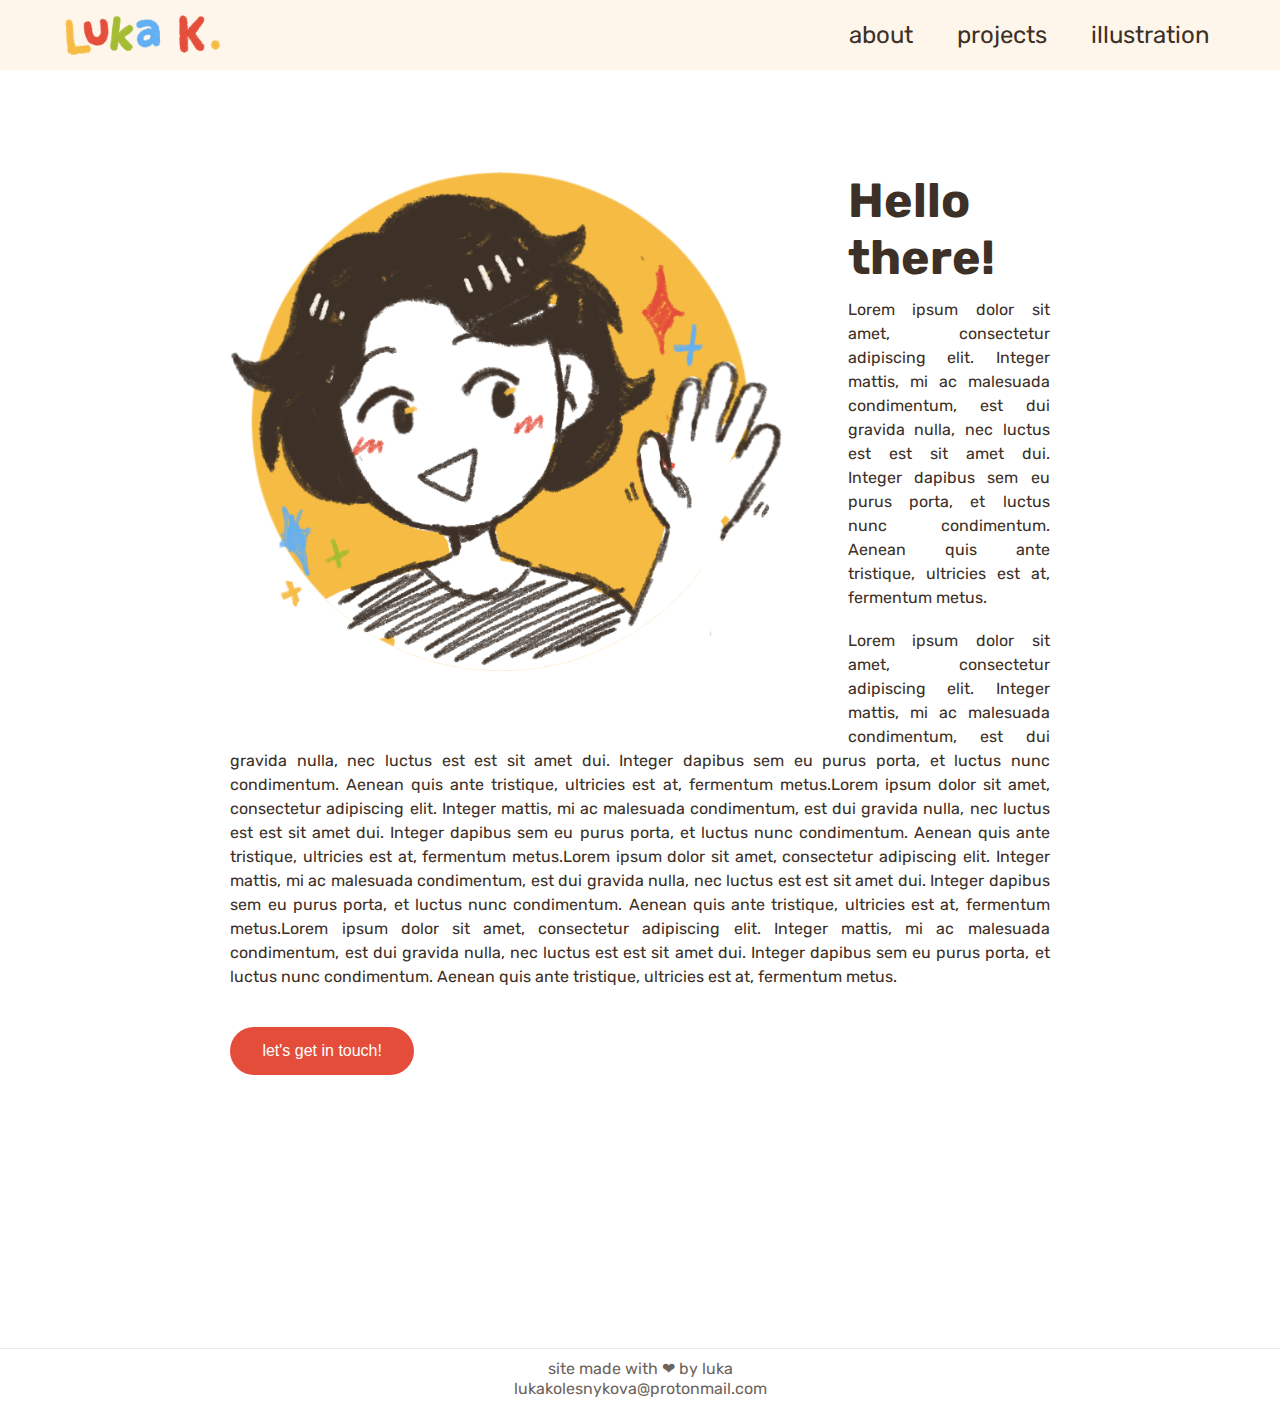
==== about.html @ a4cf60cb "epic commit" ====
<!DOCTYPE html>
<html lang="en">
<head>
    <meta charset="UTF-8">
    <title>About Me | Luka K</title>
    <meta http-equiv="X-UA-Compatible" content="IE=edge">
    <meta name="viewport" content="width=device-width, initial-scale=1.0">

    <meta property="og:description" content="this is a description, hello!">
    <meta property="og:image" content="images/placeholder.png">

    <link rel="stylesheet" href="style.css">
    <link rel="stylesheet" href="https://cdnjs.cloudflare.com/ajax/libs/font-awesome/5.15.3/css/all.min.css"/>
    
</head>
<nav>
    <input type="checkbox" id="check">
    <label for="check" class="checkbtn">
    <i class= "fas fa-bars"></i>
    </label>
    
    <figure class="hover-rotate">
        <a href="index.html" class="navlogo">
            <img src="images/logo.png" alt="logo" height="40">
        </a>
    </figure>
    <ul>
        <li><a class="navli1" href="about.html">about</a></li>
        <li><a class="navli2" href="projects.html">projects</a></li>
        <li><a class="navli3" href="illustration.html">illustration</a></li>
    </ul>
</nav>

<body>
    <div class="aboutcontainer">
        <div class="hello">
            <img src="images/placeholder.png" style='width:100%'; alt="hello there!"></a>
        </div>
        
        <div class="abouttxt">
            <h1>Hello there!</h1>
            <p>
                Lorem ipsum dolor sit amet, consectetur adipiscing elit. Integer mattis, mi ac malesuada condimentum, est dui gravida nulla, nec luctus est est sit amet dui. Integer dapibus sem eu purus porta, et luctus nunc condimentum. Aenean quis ante tristique, ultricies est at, fermentum metus.
            </p>
            <br>
            <p>
Lorem ipsum dolor sit amet, consectetur adipiscing elit. Integer mattis, mi ac malesuada condimentum, est dui gravida nulla, nec luctus est est sit amet dui. Integer dapibus sem eu purus porta, et luctus nunc condimentum. Aenean quis ante tristique, ultricies est at, fermentum metus.Lorem ipsum dolor sit amet, consectetur adipiscing elit. Integer mattis, mi ac malesuada condimentum, est dui gravida nulla, nec luctus est est sit amet dui. Integer dapibus sem eu purus porta, et luctus nunc condimentum. Aenean quis ante tristique, ultricies est at, fermentum metus.Lorem ipsum dolor sit amet, consectetur adipiscing elit. Integer mattis, mi ac malesuada condimentum, est dui gravida nulla, nec luctus est est sit amet dui. Integer dapibus sem eu purus porta, et luctus nunc condimentum. Aenean quis ante tristique, ultricies est at, fermentum metus.Lorem ipsum dolor sit amet, consectetur adipiscing elit. Integer mattis, mi ac malesuada condimentum, est dui gravida nulla, nec luctus est est sit amet dui. Integer dapibus sem eu purus porta, et luctus nunc condimentum. Aenean quis ante tristique, ultricies est at, fermentum metus.
            </p>
            <br>
            <br>
            <a href="mailto:lukakolesnykova@protonmail.com?subject=Hello%20there!">
                <button class="button1">let's get in touch!</button>
            </a>
        </div>   
    </div>
</body>

<footer>
    <p class="footnote">site made with ❤︎ by luka
    <br>
    lukakolesnykova@protonmail.com</p>
</footer>

</html>
---- style.css ----
@font-face {
    font-family: Rubik;
    src: url(fonts/Rubik-VariableFont_wght.ttf);
  }

@font-face{
    font-family: Nunito;
    src: url(fonts/Nunito-VariableFont_wght.ttf)
}

*{
    padding: 0;
    margin: 0;
    text-decoration: none;
    list-style: none;
    box-sizing: border-box;
    scroll-behavior: smooth;
}

body{
    font-family: Rubik, sans-serif;
    color: #3C3027;
    font-size:1em;
    overflow-x: hidden;
}

img{
    user-select: none;
    -webkit-user-drag: none;
}

p{
    line-height:1.5em;
}

h1{
    font-size: 3em;
    padding-bottom:0.25em;
}

h2{
    font-size: 2em;
}

h3{
    font-size: 1.6em;
}

h4{
    font-size:0.95em;
}

h5{
    font-size:5em;
}

/* -------------- navbar -------------- */

nav{
    height: 70px;
    top: 0;
    left: 0;
    width: 100%;
    background-color: #FFF6EB;
    position: sticky;
    z-index:4;
}

.navlogo{
    float:left;
    padding: 0 65px;
    margin-top:15px;
}

nav ul{
    float: right;
    margin-right: 50px;
}

nav ul li{
    display: inline-block;
    line-height: 70px;
    margin: 0 5px;

}

.hover-rotate {
    overflow: visible;
    width: 100%;
  }
  
  .hover-rotate img {
    transition: all 0.2s;
    max-width: 100%;
  }
  
  .hover-rotate:hover img {
    transform: scale(1.1) rotate(2deg);
  }


nav ul li a{
    color: #3C3027;
    font-size: 1.5em;
    padding: 15px;
    transition: 0.15s;
}

.navli1:hover{
    color:#E44D3A;
    transition: 0.2s;
}

.navli2:hover{
    color:#F6BB43;
    transition: 0.2s;
}

.navli3:hover{
    color:#A3BC31;
    transition: 0.2s;
}

.navli4:hover{
    color:#63B0F3;
    transition: 0.2s;
}


.checkbtn{
    font-size: 30px;
    color: #3C3027;
    float: right;
    line-height: 70px;
    margin-right: 20px;
    cursor: pointer;
    display: none;
}

#check{
    display: none;
}

@media (max-width:1000px){

    nav ul li a{
        font-size: 1.25em;
    }
}

@media (max-width:880px){
    .checkbtn{
        display:block;
    }
    ul{
        position: fixed;
        width: 100%;
        height: 100vh;
        background:#FFF6EB;
        top:70px;
        left: -100%;
        text-align:center;
        transition: all .5s;
        border-top: #f8e8d5 2px solid;
    }
    nav ul li{
        display: block;
        margin: 50px 0;
        line-height: 30px;
    }
    nav ul li a{
        font-size:1.75em;
    }
    #check:checked ~ ul{
        left: 0;
    }

    .navlogo{
        padding: 0 20px;
    }

}

/* -------------- footer -------------- */

footer{
    float:inline-end;
    border-top:#ECEBEA 0.5px solid;
    position:relative;
    left: 0;
    bottom: 0;
    width: 100%;
    text-align: center;
    margin-top: 10em;
    padding-top: 10px;
    padding-bottom:10px;
    z-index: -1;
}

.footnote{
    color:#6D645D;
    line-height: 1.25em;
}
/* -------------- about -------------- */

.aboutcontainer{
    padding:8%;
    padding-left: 18%;
    padding-right: 18%;
    text-align: justify;
}

.hello{
    float:left;
    max-width: 100%;
    height: auto;
    margin-right: 8%;
    margin-bottom: 8%;

}

.button1{
    border: none;
    background-color: #E44D3A;
    transition: all 0.2s;
    color: white;
    text-align: center;
    font-size: 1em;
    cursor: pointer;
    border-radius: 40px;
    padding: 15px 32px;
}

.abouttxt .button1{
    margin-right: 10px;
    margin-bottom: 10px;
}

.button2{
    border: none;
    background-color: #F6BB43;
    transition: all 0.2s;
    color: white;
    text-align: center;
    font-size: 1em;
    cursor: pointer;
    padding: 15px 32px;
    border-radius: 40px;
}

.button1:hover{
    background-color: #EC8477;
    transition: all 0.2s;
}

.button2:hover{
    background-color: #F9D07D;
    transition: all 0.2s;
}

/* -------------- slider -------------- */
#slider{
    overflow: hidden;
    width:100%;
    position: relative;
    text-align: center;
}

.slidertxt{
    position: absolute;
    top: 50%;
    left: 50%;
    transform: translate(-50%, -50%);
    color:#3C3027;
    line-height:4em;
    z-index: 1;
}

.slidertxt p{
    padding-top:1em;
}

.slidertxt .button1{
    margin-top:1em;
}

#slider figure{
    position: relative;
    width: 500%;
    margin: 0;
    left: 0;
    animation: 20s slider infinite;
}

#slider figure img{
    width: 20%;
    float: left;
    opacity: 0.5;
    filter: grayscale(50%);

}


.fa-arrow-circle-down{
    font-size: 2em;
    color: #3C3027;
    height:100%;
    width: 100%;
}

.arrow{
    position: absolute;
    top:0;
    left:0;
    width: 100%;
    padding-top:43%;
    text-align: center;
    
}

@keyframes slider {
    0% {left: 0;}
    20% {left: 0;}
    25% {left: -100%;}
    45% {left: -100%;}
    50% {left: -200%;}
    70% {left: -200%;}
    75% {left: -300%;}
    95% {left: -300%;}
    100% {left: -400%;}
}
/* -------------- main page -------------- */

.hcolumn {
    float: left;
    width: 33.33%;
    padding: 3em;
    background-color: #FFF6EB;
  }

.hcolumn p{
    text-align: center;
    vertical-align: middle;
    line-height: 30px;

}

.hcolumn h2{
    text-align: center;
    vertical-align: middle;
    padding-bottom: 0.5em;
}

.hcolumn h4{
    text-align: center;
    vertical-align: middle;
    padding-top: 3em;
    padding-bottom: 0.5em;
}

  .hrow:after {
    content: "";
    display: table;
    clear: both;
  }

  @media screen and (max-width: 1100px) {
    .hcolumn {
      width: 100%;
    }
  }

  .hprojects h1{
      text-align: center;
      padding-bottom: 0.5em;
      padding-top:2em;
  }

  .hprojbox img{
    display: block;
    height:auto;
    max-width: 100%;
    padding:0.5em;
    border-radius: 20px;
    transition: .3s;
}

.hprojbox {
    display: flex;
    justify-content: center;
    margin: auto 0;
    padding-left:9%;
    padding-right:9%;
    padding-bottom: 7em;
}

.hprojbox img:hover{
    opacity: 70%;
}

@media screen and (max-width: 768px) {

    .hprojbox{
        display: block;
        width: 100%;
    }
}

.hprograms{
    background-color: #FFF6EB;
    padding-top:2em;
    padding-bottom: 2em;
    padding-left: 9%;
    padding-right: 9%;
    display:flex;
    justify-content: center;
}

.hprograms h2{
    margin-top:1em;
}

.hprogramsimg{
    display: flex;
    justify-content: center;
    margin: auto 0;
    padding-left:9%;
    padding-right:9%;
    max-width: 100%;
    max-height:100%;
    height:auto;
    width: auto;
}

.hprogramsimg img{
    display: block;
    height:auto;
    max-width: 100%;
    padding:0.5em;
    padding-left:1em;
    padding-right:1em;
    border-radius: 20px;
}


/* -------------- projects page -------------- */

.projbody{
    padding-top:3%;
    padding-bottom: 2em;
    padding-left: 9%;
    padding-right: 9%;
}

.projbody img{
    border-radius: 35px;
    padding:0.5em;
    transition: 0.5s;
}

.projbody img:hover{
    opacity: 0.5;
    
}

.projbody h1{
    text-align: center;
    padding-bottom: 0.5em;
}

.projbox img{
    display: block;
    height:auto;
    max-width: 100%;
    padding:0.5em;
    border-radius: 20px;
    transition: .3s;
}

.projbox {
    display: flex;
    justify-content: center;
    margin: auto 0;
}

.projbox img:hover{
    opacity: 70%;
}

@media screen and (max-width: 768px) {

    .projbox{
        display: block;
        width: 100%;
    }
}

/* -------------- image gallery broski -------------- */

.image-gallery{
    position:relative;
    columns: 4;
    padding-top: 3%;
    padding-left: 10%;
    padding-right: 10%;
    width: 100%;
    object-fit: cover;
    
}

.illustration{
    display:  inline-block;
    position: relative;
    margin-bottom: 10px;
    overflow: hidden;
    width: 100%;
    height: auto;
}

.illustration img{
    display:block;
    width: 100%;
    transition: .3s;
    border-radius: 8px;
}

.illustration:hover .gallerytxt{
    display: block;
    transition: 1s;
}

.illustration:hover img{
    filter:blur(1px) grayscale(100%) brightness(50%);
}

.gallerytxt{
    top:50%;
    left:50%;
    position:absolute;
    color:white;
    -webkit-transform: translate(-50%, -50%);
    -ms-transform: translate(-50%, -50%);
    transform: translate(-50%, -50%);
    text-align: center;
    transition: .1s;
    opacity: 0;
}

.illustration:hover .gallerytxt{
    opacity: 1;
}

.gallerytxt a{
    color: white;
}

.gallerytxt .gallerylink{
    border-bottom: 1px solid #63B0F3;
    color: #63B0F3;
}

@media screen and (max-width:1100px){
    .image-gallery{
        columns: 3;
    }

}

@media screen and (max-width:880px){
    .image-gallery{
        columns: 2;
    }
}

@media screen and (max-width:500px){
    .image-gallery{
        columns: 1;
    }
}
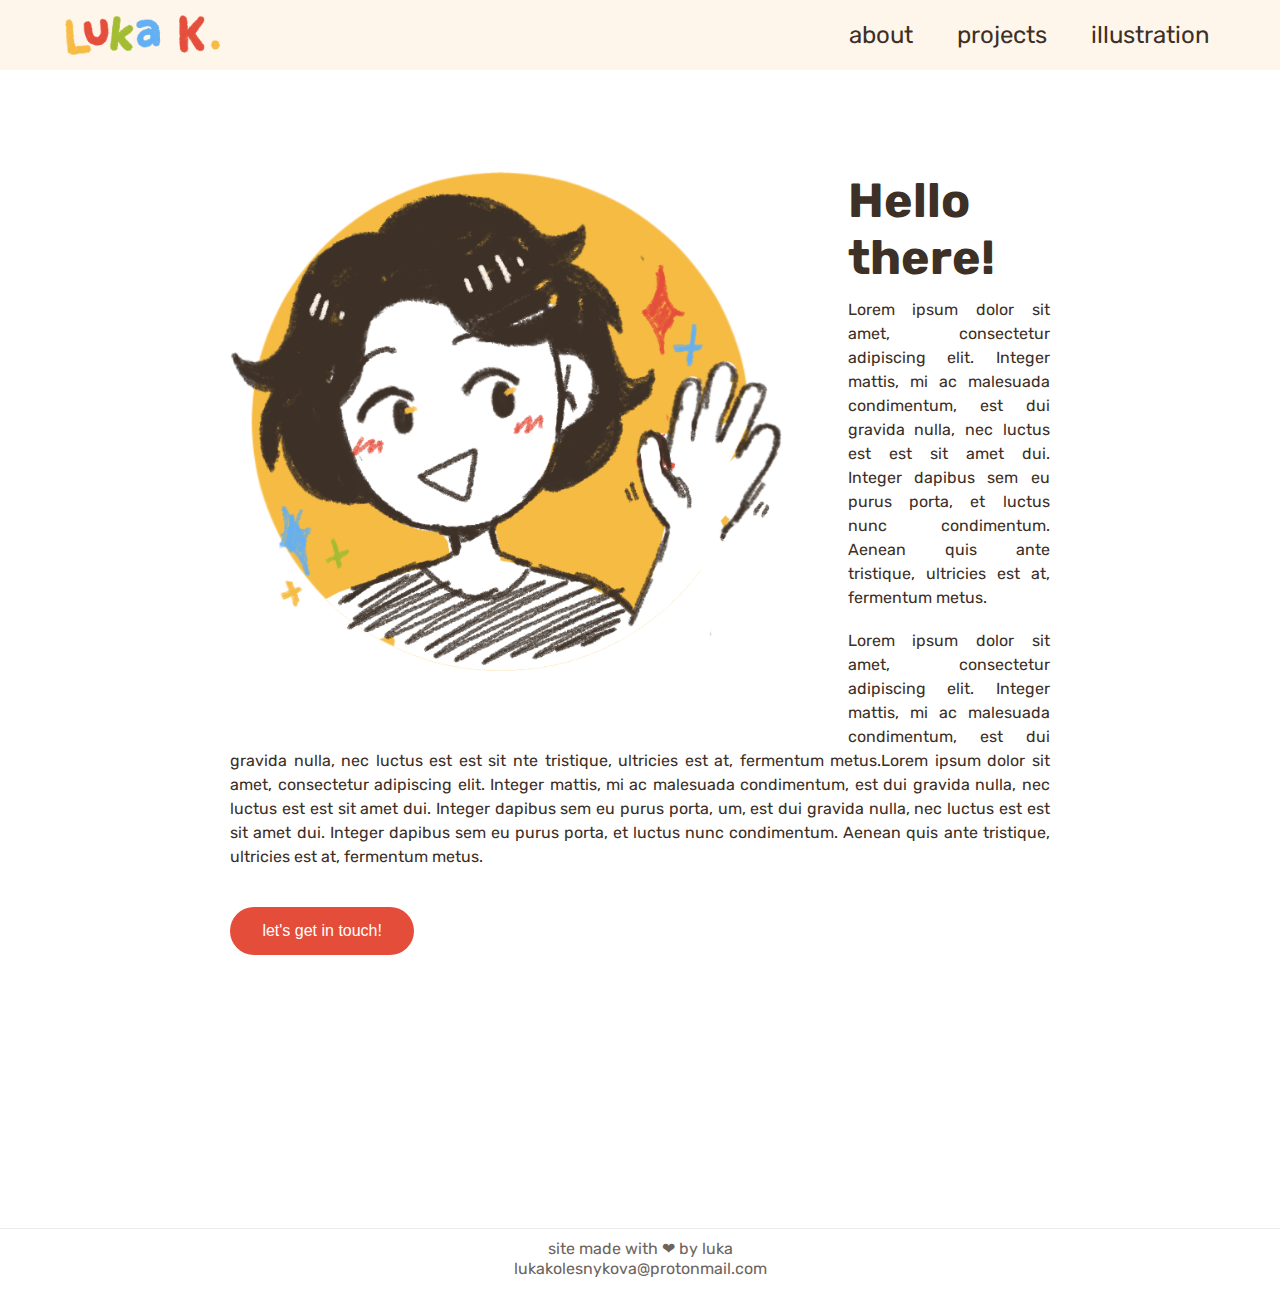
==== commit 76ef7500: "about" ====
--- a/about.html
+++ b/about.html
@@ -44,7 +44,7 @@
             </p>
             <br>
             <p>
-Lorem ipsum dolor sit amet, consectetur adipiscing elit. Integer mattis, mi ac malesuada condimentum, est dui gravida nulla, nec luctus est est sit amet dui. Integer dapibus sem eu purus porta, et luctus nunc condimentum. Aenean quis ante tristique, ultricies est at, fermentum metus.Lorem ipsum dolor sit amet, consectetur adipiscing elit. Integer mattis, mi ac malesuada condimentum, est dui gravida nulla, nec luctus est est sit amet dui. Integer dapibus sem eu purus porta, et luctus nunc condimentum. Aenean quis ante tristique, ultricies est at, fermentum metus.Lorem ipsum dolor sit amet, consectetur adipiscing elit. Integer mattis, mi ac malesuada condimentum, est dui gravida nulla, nec luctus est est sit amet dui. Integer dapibus sem eu purus porta, et luctus nunc condimentum. Aenean quis ante tristique, ultricies est at, fermentum metus.Lorem ipsum dolor sit amet, consectetur adipiscing elit. Integer mattis, mi ac malesuada condimentum, est dui gravida nulla, nec luctus est est sit amet dui. Integer dapibus sem eu purus porta, et luctus nunc condimentum. Aenean quis ante tristique, ultricies est at, fermentum metus.
+Lorem ipsum dolor sit amet, consectetur adipiscing elit. Integer mattis, mi ac malesuada condimentum, est dui gravida nulla, nec luctus est est sit nte tristique, ultricies est at, fermentum metus.Lorem ipsum dolor sit amet, consectetur adipiscing elit. Integer mattis, mi ac malesuada condimentum, est dui gravida nulla, nec luctus est est sit amet dui. Integer dapibus sem eu purus porta, um, est dui gravida nulla, nec luctus est est sit amet dui. Integer dapibus sem eu purus porta, et luctus nunc condimentum. Aenean quis ante tristique, ultricies est at, fermentum metus.
             </p>
             <br>
             <br>
@@ -61,4 +61,4 @@
     lukakolesnykova@protonmail.com</p>
 </footer>
 
-</html>+</html>
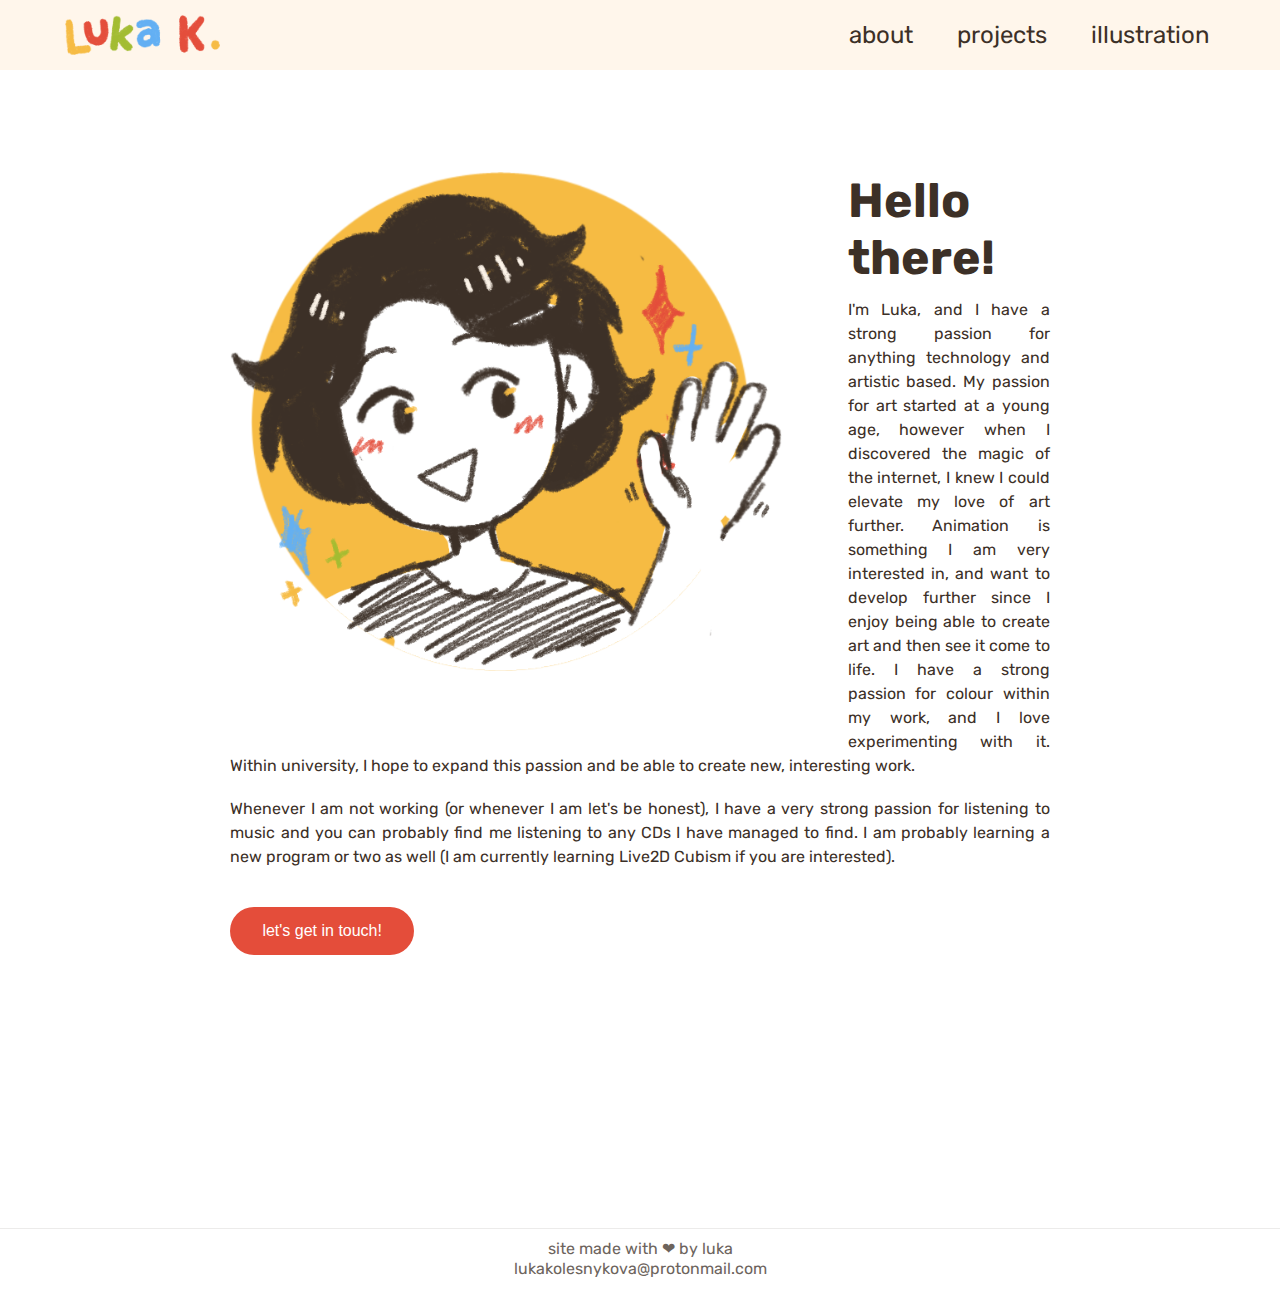
==== commit 4ecbdb72: "big commit" ====
--- a/about.html
+++ b/about.html
@@ -40,11 +40,15 @@
         <div class="abouttxt">
             <h1>Hello there!</h1>
             <p>
-                Lorem ipsum dolor sit amet, consectetur adipiscing elit. Integer mattis, mi ac malesuada condimentum, est dui gravida nulla, nec luctus est est sit amet dui. Integer dapibus sem eu purus porta, et luctus nunc condimentum. Aenean quis ante tristique, ultricies est at, fermentum metus.
+                I'm Luka, and I have a strong passion for anything technology and artistic based.
+                My passion for art started at a young age, however when I discovered the magic of the internet, I knew I could elevate my love of art further.
+                Animation is something I am very interested in, and want to develop further since I enjoy being able to create art and then see it come to life.
+                I have a strong passion for colour within my work, and I love experimenting with it.
+                Within university, I hope to expand this passion and be able to create new, interesting work.
             </p>
             <br>
             <p>
-Lorem ipsum dolor sit amet, consectetur adipiscing elit. Integer mattis, mi ac malesuada condimentum, est dui gravida nulla, nec luctus est est sit nte tristique, ultricies est at, fermentum metus.Lorem ipsum dolor sit amet, consectetur adipiscing elit. Integer mattis, mi ac malesuada condimentum, est dui gravida nulla, nec luctus est est sit amet dui. Integer dapibus sem eu purus porta, um, est dui gravida nulla, nec luctus est est sit amet dui. Integer dapibus sem eu purus porta, et luctus nunc condimentum. Aenean quis ante tristique, ultricies est at, fermentum metus.
+                Whenever I am not working (or whenever I am let's be honest), I have a very strong passion for listening to music and you can probably find me listening to any CDs I have managed to find. I am probably learning a new program or two as well (I am currently learning Live2D Cubism if you are interested).
             </p>
             <br>
             <br>
@@ -61,4 +65,4 @@
     lukakolesnykova@protonmail.com</p>
 </footer>
 
-</html>
+</html>--- a/style.css
+++ b/style.css
@@ -483,8 +483,21 @@
     margin: auto 0;
 }
 
-.projbox img:hover{
-    opacity: 70%;
+.projbox1{
+    position: relative;
+    text-align: center;
+}
+
+.projboxtxt {
+    position: absolute;
+    top: 50%;
+    left: 50%;
+    transform: translate(-50%, -50%);
+    color:#3C3027;
+  }
+
+.projbox1:hover{
+    opacity: 90%;
 }
 
 @media screen and (max-width: 768px) {
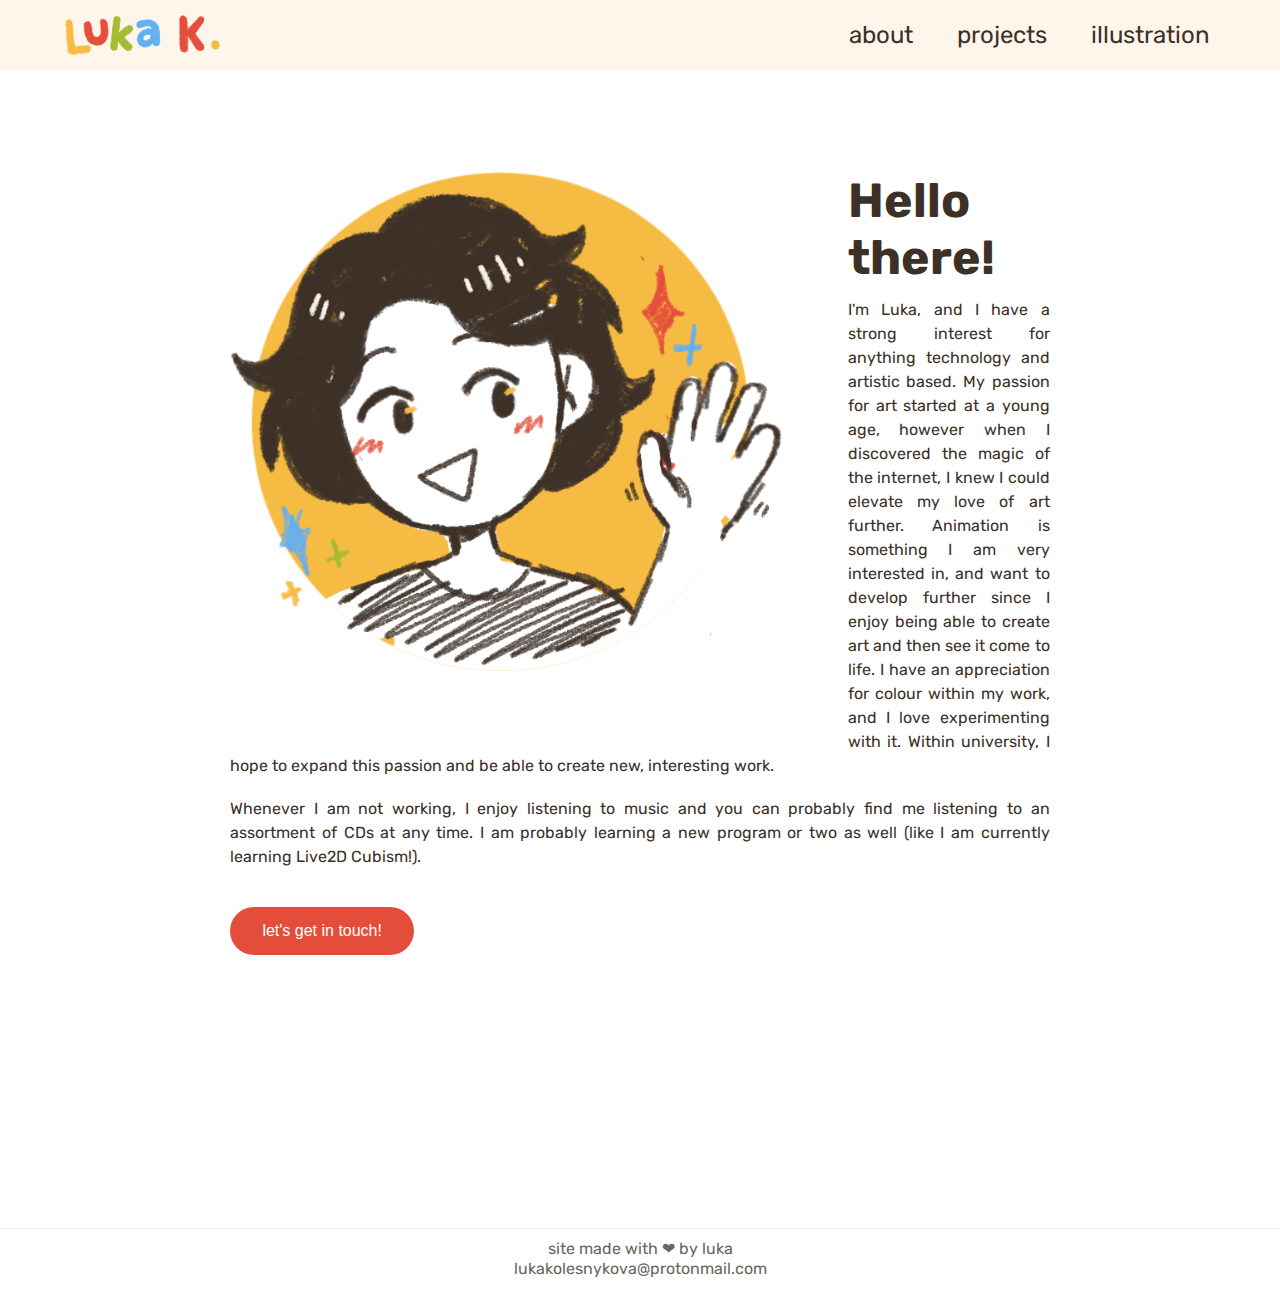
==== commit e42dfc5e: "edit about text" ====
--- a/about.html
+++ b/about.html
@@ -40,15 +40,15 @@
         <div class="abouttxt">
             <h1>Hello there!</h1>
             <p>
-                I'm Luka, and I have a strong passion for anything technology and artistic based.
+                I'm Luka, and I have a strong interest for anything technology and artistic based.
                 My passion for art started at a young age, however when I discovered the magic of the internet, I knew I could elevate my love of art further.
                 Animation is something I am very interested in, and want to develop further since I enjoy being able to create art and then see it come to life.
-                I have a strong passion for colour within my work, and I love experimenting with it.
+                I have an appreciation for colour within my work, and I love experimenting with it.
                 Within university, I hope to expand this passion and be able to create new, interesting work.
             </p>
             <br>
             <p>
-                Whenever I am not working (or whenever I am let's be honest), I have a very strong passion for listening to music and you can probably find me listening to any CDs I have managed to find. I am probably learning a new program or two as well (I am currently learning Live2D Cubism if you are interested).
+                Whenever I am not working, I enjoy listening to music and you can probably find me listening to an assortment of CDs at any time. I am probably learning a new program or two as well (like I am currently learning Live2D Cubism!).
             </p>
             <br>
             <br>
@@ -65,4 +65,4 @@
     lukakolesnykova@protonmail.com</p>
 </footer>
 
-</html>+</html>
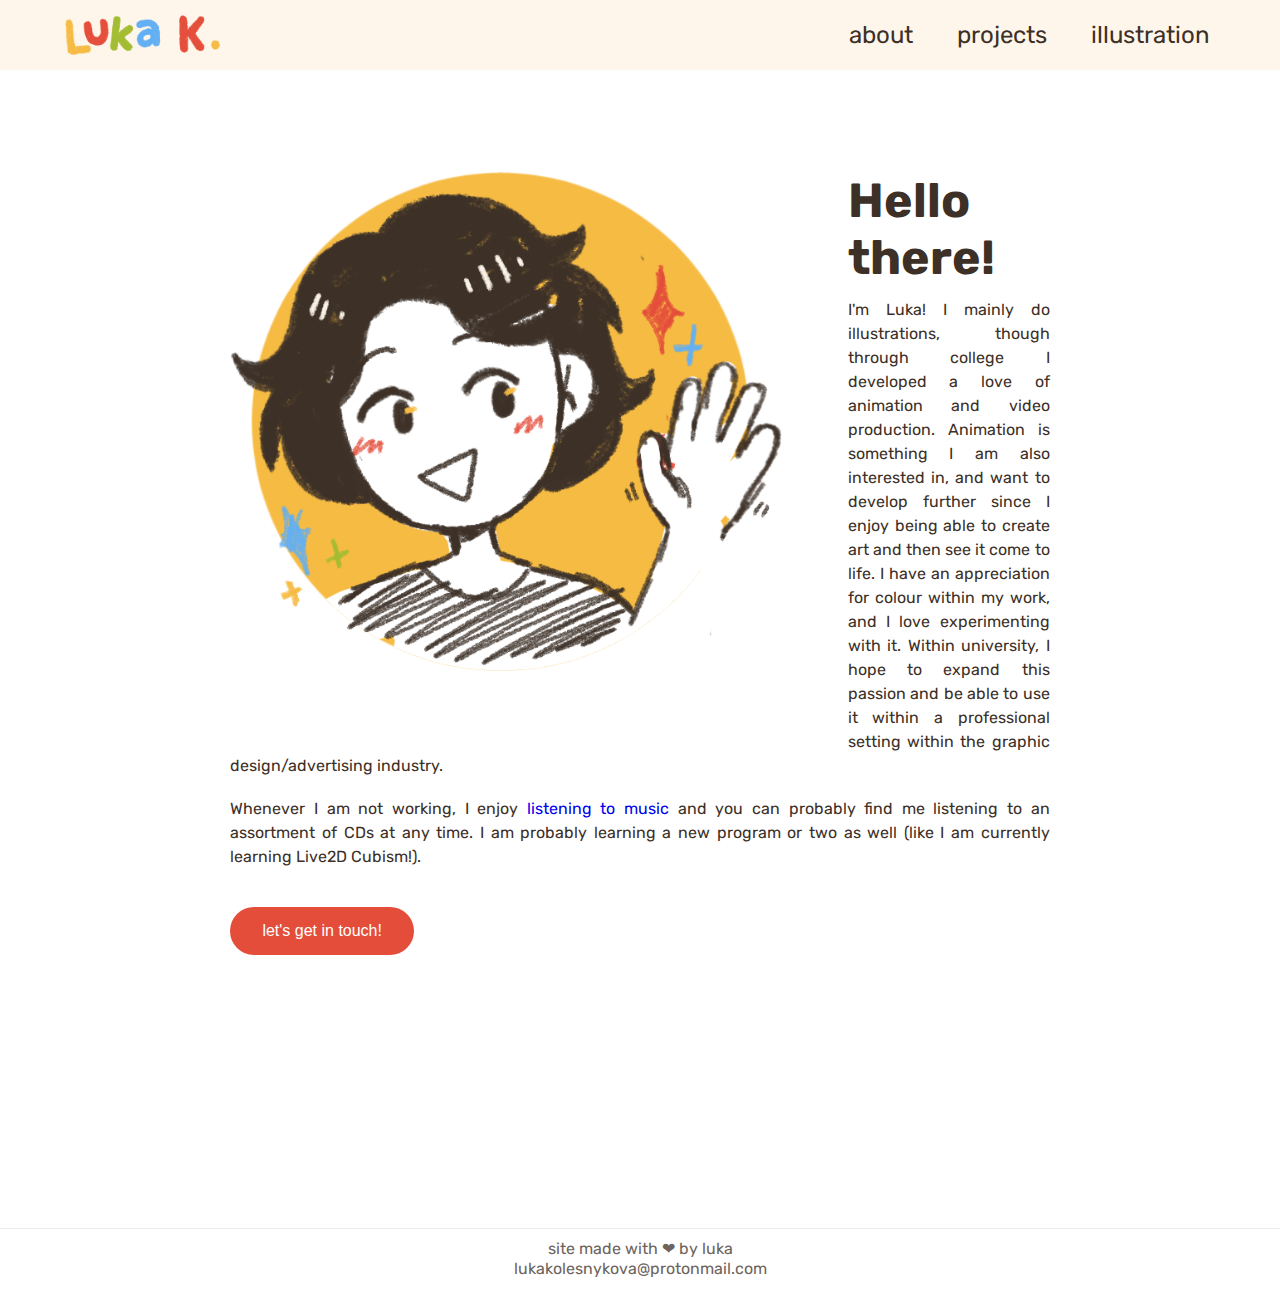
==== commit 60d2f259: "update about me" ====
--- a/about.html
+++ b/about.html
@@ -40,15 +40,15 @@
         <div class="abouttxt">
             <h1>Hello there!</h1>
             <p>
-                I'm Luka, and I have a strong interest for anything technology and artistic based.
-                My passion for art started at a young age, however when I discovered the magic of the internet, I knew I could elevate my love of art further.
-                Animation is something I am very interested in, and want to develop further since I enjoy being able to create art and then see it come to life.
-                I have an appreciation for colour within my work, and I love experimenting with it.
-                Within university, I hope to expand this passion and be able to create new, interesting work.
+                I'm Luka!
+            I mainly do illustrations, though through college I developed a love of animation and video production.
+            Animation is something I am also interested in, and want to develop further since I enjoy being able to create art and then see it come to life.
+            I have an appreciation for colour within my work, and I love experimenting with it.
+            Within university, I hope to expand this passion and be able to use it within a professional setting within the graphic design/advertising industry.
             </p>
             <br>
             <p>
-                Whenever I am not working, I enjoy listening to music and you can probably find me listening to an assortment of CDs at any time. I am probably learning a new program or two as well (like I am currently learning Live2D Cubism!).
+                Whenever I am not working, I enjoy <a href="https://www.last.fm/user/inushiba">listening to music</a> and you can probably find me listening to an assortment of CDs at any time. I am probably learning a new program or two as well (like I am currently learning Live2D Cubism!).
             </p>
             <br>
             <br>
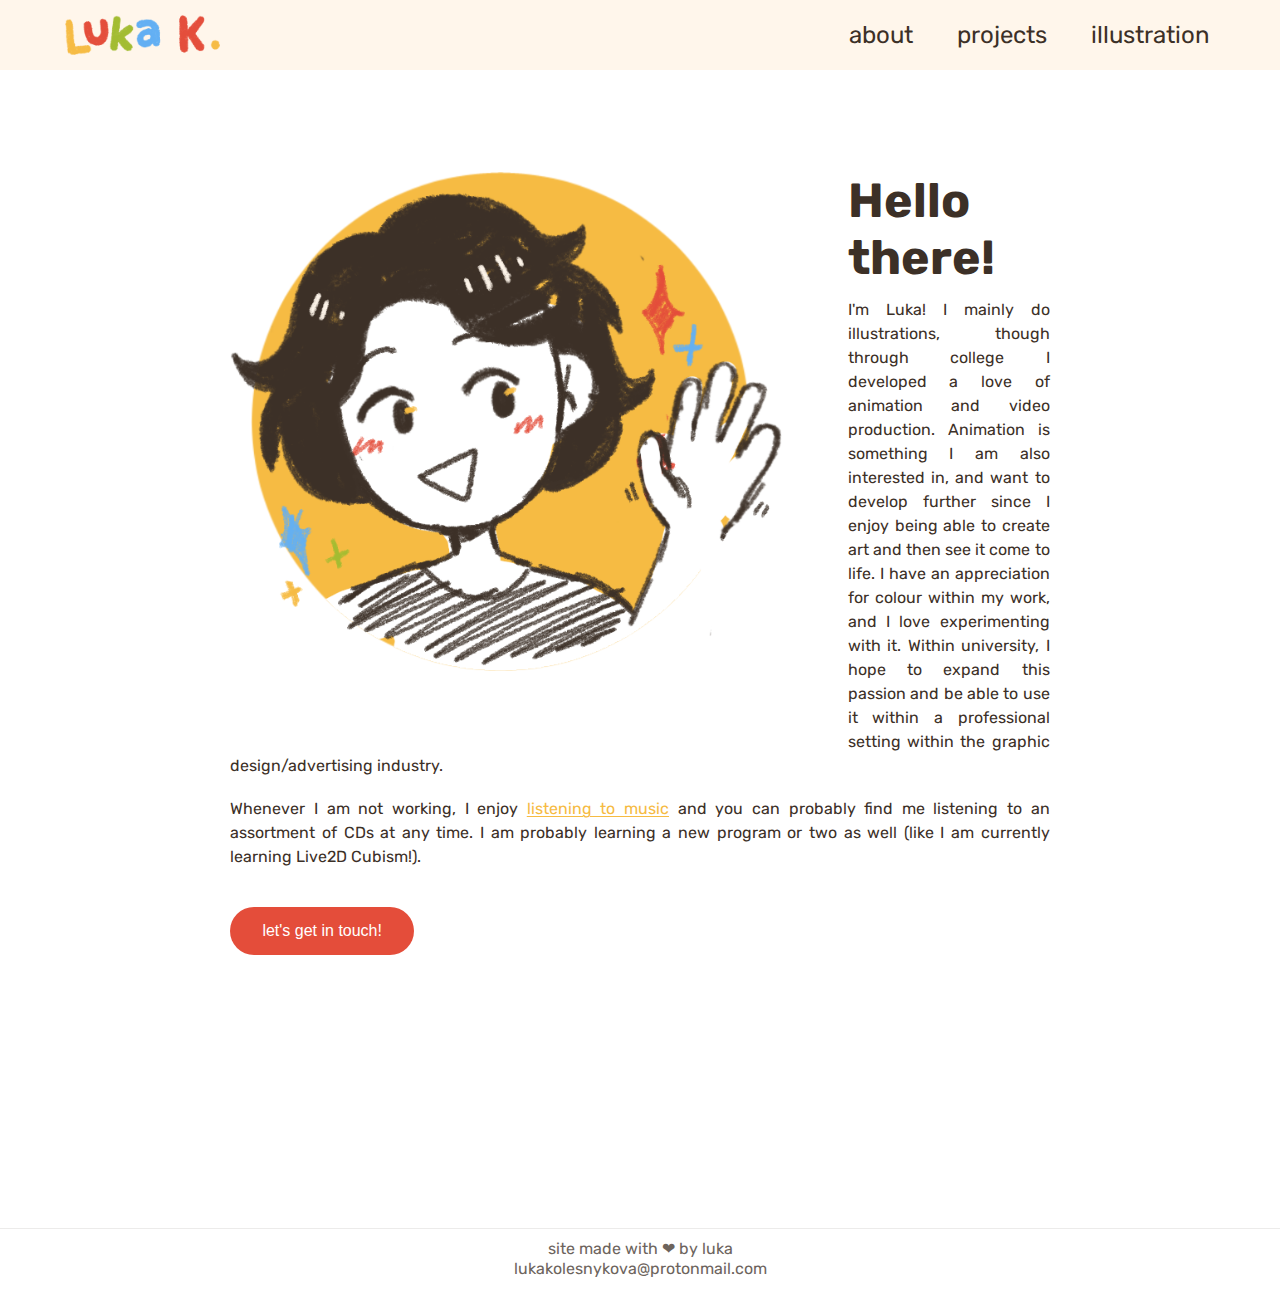
==== commit e623aadf: "last.fm link lol" ====
--- a/about.html
+++ b/about.html
@@ -48,7 +48,7 @@
             </p>
             <br>
             <p>
-                Whenever I am not working, I enjoy <a href="https://www.last.fm/user/inushiba">listening to music</a> and you can probably find me listening to an assortment of CDs at any time. I am probably learning a new program or two as well (like I am currently learning Live2D Cubism!).
+                Whenever I am not working, I enjoy <a href="https://www.last.fm/user/inushiba" target="_blank">listening to music</a> and you can probably find me listening to an assortment of CDs at any time. I am probably learning a new program or two as well (like I am currently learning Live2D Cubism!).
             </p>
             <br>
             <br>
--- a/style.css
+++ b/style.css
@@ -210,6 +210,12 @@
     text-align: justify;
 }
 
+.abouttxt a{
+    color: #F6BB43;
+    text-decoration: 1px underline solid #F6BB43;
+    text-underline-offset:2px;
+}
+
 .hello{
     float:left;
     max-width: 100%;
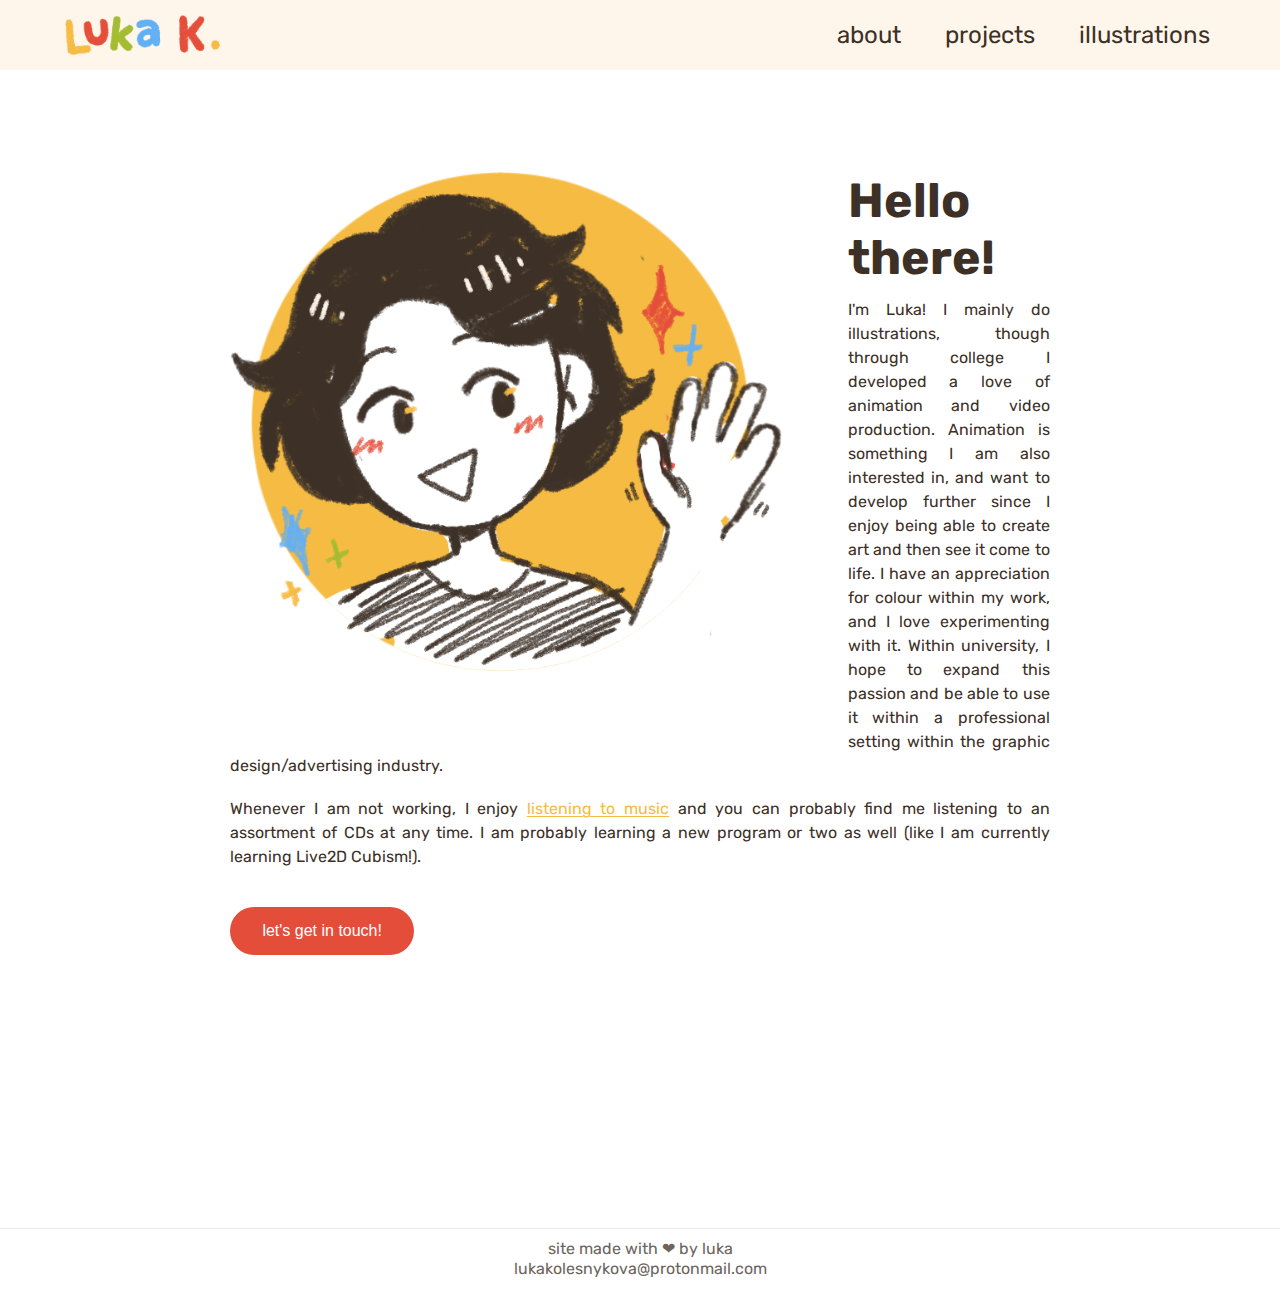
==== commit 3acbb77a: "remove .html from url name" ====
--- a/about.html
+++ b/about.html
@@ -20,14 +20,14 @@
     </label>
     
     <figure class="hover-rotate">
-        <a href="index.html" class="navlogo">
+        <a href="index" class="navlogo">
             <img src="images/logo.png" alt="logo" height="40">
         </a>
     </figure>
     <ul>
-        <li><a class="navli1" href="about.html">about</a></li>
-        <li><a class="navli2" href="projects.html">projects</a></li>
-        <li><a class="navli3" href="illustration.html">illustration</a></li>
+        <li><a class="navli1" href="about">about</a></li>
+        <li><a class="navli2" href="projects">projects</a></li>
+        <li><a class="navli3" href="illustration">illustrations</a></li>
     </ul>
 </nav>
 
